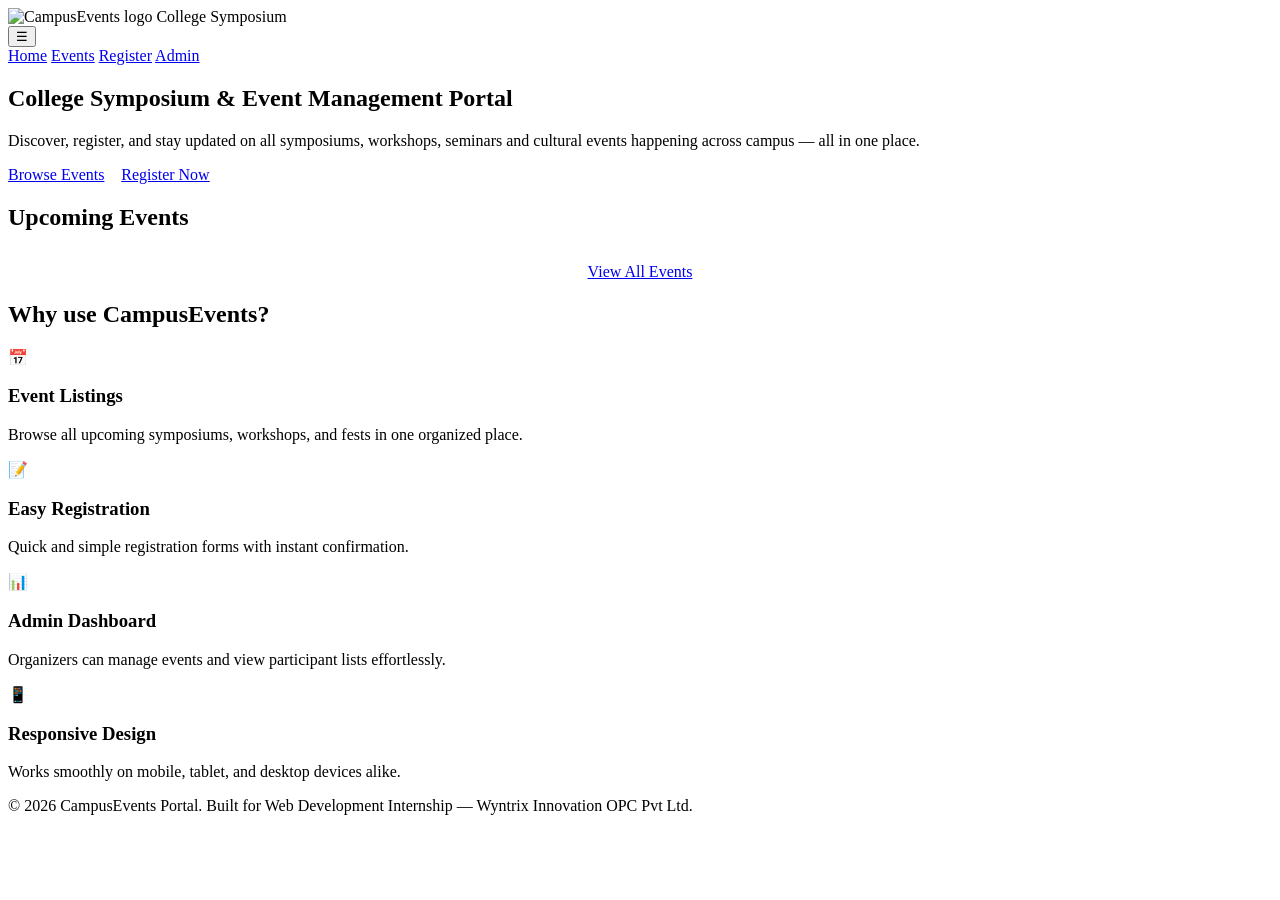
==== index.html @ 102e11f0 "Add files via upload" ====
<!DOCTYPE html>
<html lang="en">
<head>
<meta charset="UTF-8" />
<meta name="viewport" content="width=device-width, initial-scale=1.0" />
<title>College Symposium &amp; Event Management Portal</title>
<link rel="stylesheet" href="css/style.css" />
<link rel="icon" type="image/jpeg" href="images/logo.jpeg" />
</head>
<body>

<nav class="navbar">
  <div class="logo">
    <img src="images/logo-full.jpeg" alt="CampusEvents logo" />
    College <span>Symposium</span>
  </div>
  <button class="menu-toggle" aria-label="Toggle navigation">☰</button>
  <div class="nav-links">
    <a href="index.html" class="active">Home</a>
    <a href="events.html">Events</a>
    <a href="register.html">Register</a>
    <a href="admin.html">Admin</a>
  </div>
</nav>

<section class="hero">
  <h1>College Symposium &amp; Event Management Portal</h1>
  <p>Discover, register, and stay updated on all symposiums, workshops, seminars and cultural events happening across campus — all in one place.</p>
  <a href="events.html" class="btn">Browse Events</a>
  <a href="register.html" class="btn btn-outline" style="margin-left:.8rem;">Register Now</a>
</section>



<div class="container">
  <h2 class="section-title">Upcoming <span>Events</span></h2>
  <div class="event-grid" id="homeEventGrid"></div>
  <div style="text-align:center;margin-top:2rem;">
    <a href="events.html" class="btn btn-secondary">View All Events</a>
  </div>
</div>



<script src="js/data.js"></script>
<script src="js/app.js"></script>
<script>
  const grid = document.getElementById("homeEventGrid");
  const events = DB.getEvents().slice(0, 3);

  if (events.length === 0) {
    grid.innerHTML = `<p>No upcoming events at the moment. Please check back soon.</p>`;
  } else {
    grid.innerHTML = events.map(e => `
      <div class="event-card">
        <div class="event-banner">
          ${
          e.poster
          ? `<img src="${e.poster}" alt="${e.title}" class="event-poster">`
          : `<div class="icon-badge">${e.icon}</div>`
          }
          </div>
        <div class="event-body">
          <span class="${tagClass(e.category)}">${e.category}</span>
          <h3>${e.title}</h3>
          <p class="college-name">
            ${e.college || "College Name"}
            </p>
            <div class="event-meta">📅 ${formatDate(e.date)} &nbsp; 🕒 ${e.time}</div>
            <div class="event-meta">📍 ${e.venue}</div>
            </div>
            <div class="event-footer">
              <span class="event-meta">${DB.seatsLeft(e)} seats left</span>
              <a href="event-details.html?id=${e.id}" class="btn btn-small">View Details</a>
              </div>
              </div>
              `).join("");
  }
</script>

<div class="container">
  <h2 class="section-title">Why use <span>CampusEvents</span>?</h2>
  <div class="features">
    <div class="feature-card">
      <div class="icon">📅</div>
      <h3>Event Listings</h3>
      <p>Browse all upcoming symposiums, workshops, and fests in one organized place.</p>
    </div>
    <div class="feature-card">
      <div class="icon">📝</div>
      <h3>Easy Registration</h3>
      <p>Quick and simple registration forms with instant confirmation.</p>
    </div>
    <div class="feature-card">
      <div class="icon">📊</div>
      <h3>Admin Dashboard</h3>
      <p>Organizers can manage events and view participant lists effortlessly.</p>
    </div>
    <div class="feature-card">
      <div class="icon">📱</div>
      <h3>Responsive Design</h3>
      <p>Works smoothly on mobile, tablet, and desktop devices alike.</p>
    </div>
  </div>
</div>

<footer>
  &copy; 2026 CampusEvents Portal. Built for Web Development Internship — Wyntrix Innovation OPC Pvt Ltd.
</footer>


</body>
</html>
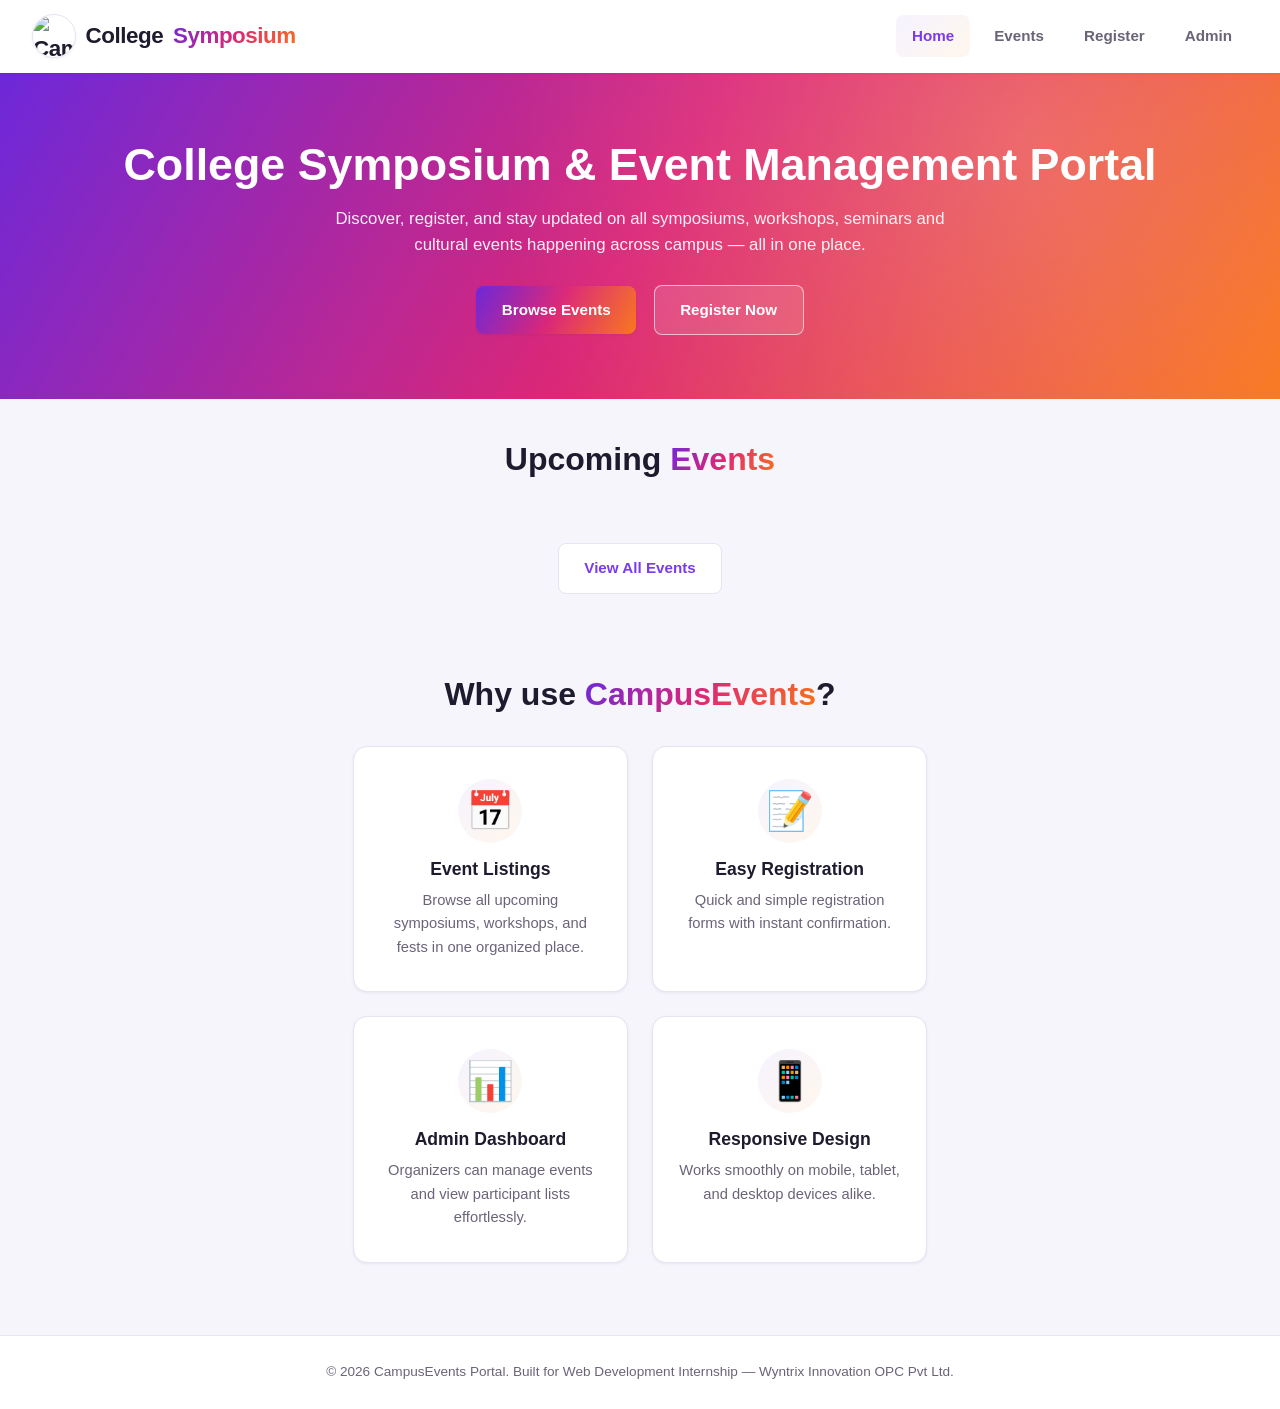
==== commit 3e42ddfe: "Update index.html" ====
--- a/index.html
+++ b/index.html
@@ -4,7 +4,7 @@
 <meta charset="UTF-8" />
 <meta name="viewport" content="width=device-width, initial-scale=1.0" />
 <title>College Symposium &amp; Event Management Portal</title>
-<link rel="stylesheet" href="css/style.css" />
+<link rel="stylesheet" href="style.css" />
 <link rel="icon" type="image/jpeg" href="images/logo.jpeg" />
 </head>
 <body>
--- a/style.css
+++ b/style.css
@@ -0,0 +1,932 @@
+/* =========================================================
+   CampusEvents — Professional Theme
+   ========================================================= */
+
+@import url('https://fonts.googleapis.com/css2?family=Poppins:wght@500;600;700;800&family=Inter:wght@400;500;600&display=swap');
+
+:root {
+  --primary: #7c3aed;
+  --primary-dark: #5b21b6;
+  --secondary: #2563eb;
+  --accent: #f97316;
+  --danger: #e11d48;
+  --success: #16a34a;
+
+  --bg: #f6f5fb;
+  --card-bg: #ffffff;
+  --text: #1e1b2e;
+  --text-light: #6b6478;
+  --border: #e7e3f3;
+
+  --radius: 14px;
+  --radius-sm: 8px;
+  --shadow-sm: 0 1px 3px rgba(45, 25, 80, 0.07);
+  --shadow-md: 0 8px 24px rgba(45, 25, 80, 0.10);
+  --shadow-lg: 0 16px 40px rgba(45, 25, 80, 0.16);
+
+  --gradient: linear-gradient(120deg, #6d28d9 0%, #db2777 50%, #f97316 100%);
+  --gradient-soft: linear-gradient(135deg, #f5f3ff 0%, #fff7ed 100%);
+
+  /* category accent colors, inspired by the brand emblem */
+  --cat-technical: #2563eb;
+  --cat-technical-bg: #eff6ff;
+  --cat-workshop: #7c3aed;
+  --cat-workshop-bg: #f5f3ff;
+  --cat-cultural: #e11d48;
+  --cat-cultural-bg: #fff1f2;
+  --cat-seminar: #d97706;
+  --cat-seminar-bg: #fffbeb;
+
+  --font-heading: 'Poppins', 'Segoe UI', sans-serif;
+  --font-body: 'Inter', 'Segoe UI', sans-serif;
+}
+
+* {
+  margin: 0;
+  padding: 0;
+  box-sizing: border-box;
+}
+
+html {
+  scroll-behavior: smooth;
+}
+
+body {
+  font-family: var(--font-body);
+  background: var(--bg);
+  color: var(--text);
+  line-height: 1.6;
+  min-height: 100vh;
+  display: flex;
+  flex-direction: column;
+}
+
+main, .container {
+  flex: 1;
+}
+
+h1, h2, h3, h4 {
+  font-family: var(--font-heading);
+  font-weight: 700;
+  color: var(--text);
+  line-height: 1.25;
+}
+
+a {
+  text-decoration: none;
+  color: inherit;
+}
+
+img {
+  display: block;
+  max-width: 100%;
+}
+
+/* =========================================================
+   NAVBAR
+   ========================================================= */
+.navbar {
+  position: sticky;
+  top: 0;
+  z-index: 100;
+  display: flex;
+  align-items: center;
+  justify-content: space-between;
+  background: var(--card-bg);
+  padding: 0.9rem 2rem;
+  box-shadow: var(--shadow-sm);
+}
+
+.navbar .logo {
+  display: flex;
+  align-items: center;
+  gap: 0.6rem;
+  font-family: var(--font-heading);
+  font-weight: 800;
+  font-size: 1.4rem;
+  color: var(--text);
+  letter-spacing: -0.02em;
+}
+
+.navbar .logo img {
+  width: 44px;
+  height: 44px;
+  border-radius: 50%;
+  object-fit: cover;
+  box-shadow: var(--shadow-sm);
+  border: 1.5px solid var(--border);
+}
+
+.navbar .logo span {
+  background: var(--gradient);
+  -webkit-background-clip: text;
+  background-clip: text;
+  color: transparent;
+}
+
+.nav-links {
+  display: flex;
+  align-items: center;
+  gap: 0.5rem;
+}
+
+.nav-links a {
+  position: relative;
+  padding: 0.55rem 1rem;
+  border-radius: var(--radius-sm);
+  font-weight: 600;
+  font-size: 0.95rem;
+  color: var(--text-light);
+  transition: all 0.2s ease;
+}
+
+.nav-links a:hover {
+  color: var(--primary);
+  background: var(--gradient-soft);
+}
+
+.nav-links a.active {
+  color: var(--primary);
+  background: var(--gradient-soft);
+}
+
+.menu-toggle {
+  display: none;
+  background: none;
+  border: none;
+  font-size: 1.6rem;
+  cursor: pointer;
+  color: var(--text);
+  line-height: 1;
+}
+
+/* =========================================================
+   HERO
+   ========================================================= */
+.hero {
+  background: var(--gradient);
+  color: #fff;
+  padding: 4rem 2rem;
+  text-align: center;
+  position: relative;
+  overflow: hidden;
+}
+
+.hero::after {
+  content: "";
+  position: absolute;
+  inset: 0;
+  background: radial-gradient(circle at 80% 20%, rgba(255,255,255,0.18), transparent 50%);
+  pointer-events: none;
+}
+
+.hero h1 {
+  color: #fff;
+  font-size: clamp(1.9rem, 4vw, 2.8rem);
+  margin-bottom: 0.8rem;
+  position: relative;
+}
+
+.hero p {
+  max-width: 640px;
+  margin: 0 auto 1.6rem;
+  font-size: 1.05rem;
+  opacity: 0.92;
+  position: relative;
+}
+
+.details-hero {
+  background: var(--gradient);
+  color: #fff;
+  padding: 3rem 2rem;
+  text-align: center;
+}
+
+.details-hero h1 {
+  color: #fff;
+  font-size: clamp(1.6rem, 3.5vw, 2.3rem);
+}
+
+.details-hero p {
+  margin-top: 0.5rem;
+  opacity: 0.9;
+  font-weight: 600;
+  letter-spacing: 0.04em;
+  text-transform: uppercase;
+  font-size: 0.85rem;
+}
+
+/* =========================================================
+   BUTTONS
+   ========================================================= */
+.btn {
+  display: inline-flex;
+  align-items: center;
+  justify-content: center;
+  gap: 0.4rem;
+  background: var(--gradient);
+  color: #fff;
+  border: none;
+  padding: 0.75rem 1.6rem;
+  border-radius: var(--radius-sm);
+  font-family: var(--font-body);
+  font-weight: 600;
+  font-size: 0.95rem;
+  cursor: pointer;
+  text-align: center;
+  transition: transform 0.15s ease, box-shadow 0.15s ease, opacity 0.15s ease;
+  box-shadow: var(--shadow-sm);
+}
+
+.btn:hover {
+  transform: translateY(-2px);
+  box-shadow: var(--shadow-md);
+  opacity: 0.95;
+}
+
+.btn:active {
+  transform: translateY(0);
+}
+
+.btn-outline {
+  background: rgba(255,255,255,0.12);
+  color: #fff;
+  border: 1.5px solid rgba(255,255,255,0.6);
+  box-shadow: none;
+}
+
+.btn-outline:hover {
+  background: rgba(255,255,255,0.22);
+}
+
+.btn-secondary {
+  background: #fff;
+  color: var(--primary);
+  border: 1.5px solid var(--border);
+  box-shadow: none;
+}
+
+.btn-secondary:hover {
+  background: var(--gradient-soft);
+}
+
+.btn-danger {
+  background: var(--danger);
+}
+
+.btn-small {
+  padding: 0.45rem 0.95rem;
+  font-size: 0.82rem;
+  border-radius: 6px;
+}
+
+/* =========================================================
+   LAYOUT / SECTIONS
+   ========================================================= */
+.container {
+  max-width: 1180px;
+  margin: 0 auto;
+  padding: 2.5rem 2rem;
+}
+
+.section-title {
+  text-align: center;
+  font-size: clamp(1.5rem, 3vw, 2rem);
+  margin-bottom: 2rem;
+}
+
+.section-title span {
+  background: var(--gradient);
+  -webkit-background-clip: text;
+  background-clip: text;
+  color: transparent;
+}
+
+/* =========================================================
+   FEATURE CARDS (Home)
+   ========================================================= */
+.features {
+  display: grid;
+  grid-template-columns: repeat(auto-fit, minmax(220px, 1fr));
+  gap: 1.5rem;
+}
+
+.feature-card {
+  background: var(--card-bg);
+  border-radius: var(--radius);
+  padding: 2rem 1.5rem;
+  text-align: center;
+  box-shadow: var(--shadow-sm);
+  border: 1px solid var(--border);
+  transition: transform 0.2s ease, box-shadow 0.2s ease;
+}
+
+.feature-card:hover {
+  transform: translateY(-6px);
+  box-shadow: var(--shadow-md);
+}
+
+.feature-card .icon {
+  font-size: 2.4rem;
+  margin-bottom: 0.8rem;
+  width: 64px;
+  height: 64px;
+  display: flex;
+  align-items: center;
+  justify-content: center;
+  margin: 0 auto 1rem;
+  background: var(--gradient-soft);
+  border-radius: 50%;
+}
+
+.feature-card h3 {
+  margin-bottom: 0.5rem;
+  font-size: 1.1rem;
+}
+
+.feature-card p {
+  color: var(--text-light);
+  font-size: 0.92rem;
+}
+
+/* =========================================================
+   EVENT GRID / CARDS
+   ========================================================= */
+.event-grid {
+  display: grid;
+  grid-template-columns: repeat(2, 1fr);
+  gap: 1.5rem;
+}
+
+.event-card {
+  background: var(--card-bg);
+  border-radius: var(--radius);
+  overflow: hidden;
+  box-shadow: var(--shadow-sm);
+  border: 1px solid var(--border);
+  display: flex;
+  flex-direction: column;
+  transition: transform 0.2s ease, box-shadow 0.2s ease;
+}
+
+.event-card:hover {
+  transform: translateY(-6px);
+  box-shadow: var(--shadow-lg);
+}
+
+.event-banner {
+  background: var(--gradient-soft);
+  text-align: center;
+  padding: 1.7rem 0 1.4rem;
+  border-bottom: 1px solid var(--border);
+  display: flex;
+  align-items: center;
+  justify-content: center;
+}
+
+.event-banner .icon-badge {
+  width: 72px;
+  height: 72px;
+  border-radius: 50%;
+  display: flex;
+  align-items: center;
+  justify-content: center;
+  font-size: 2.1rem;
+  background: var(--gradient);
+  box-shadow: var(--shadow-md);
+  color: #fff;
+}
+
+.event-body {
+  padding: 1.3rem 1.4rem;
+  flex: 1;
+  display: flex;
+  flex-direction: column;
+  gap: 0.45rem;
+}
+
+.event-body h3 {
+  font-size: 1.1rem;
+  margin: 0.3rem 0 0.2rem;
+}
+
+.event-meta {
+  color: var(--text-light);
+  font-size: 0.88rem;
+}
+
+.event-footer {
+  display: flex;
+  align-items: center;
+  justify-content: space-between;
+  padding: 1rem 1.4rem;
+  border-top: 1px solid var(--border);
+  background: #fafbff;
+}
+
+.tag {
+  display: inline-block;
+  background: var(--gradient-soft);
+  color: var(--primary);
+  font-size: 0.74rem;
+  font-weight: 700;
+  text-transform: uppercase;
+  letter-spacing: 0.04em;
+  padding: 0.25rem 0.7rem;
+  border-radius: 100px;
+  width: fit-content;
+}
+
+.tag-technical { background: var(--cat-technical-bg); color: var(--cat-technical); }
+.tag-workshop  { background: var(--cat-workshop-bg);  color: var(--cat-workshop); }
+.tag-cultural  { background: var(--cat-cultural-bg);  color: var(--cat-cultural); }
+.tag-seminar   { background: var(--cat-seminar-bg);   color: var(--cat-seminar); }
+
+/* =========================================================
+   EVENT DETAILS PAGE
+   ========================================================= */
+.details-grid {
+  display: grid;
+  grid-template-columns: 1.6fr 1fr;
+  gap: 1.5rem;
+  align-items: start;
+}
+
+@media (max-width: 800px) {
+  .details-grid {
+    grid-template-columns: 1fr;
+  }
+}
+
+.info-card {
+  background: var(--card-bg);
+  border-radius: var(--radius);
+  padding: 1.6rem;
+  box-shadow: var(--shadow-sm);
+  border: 1px solid var(--border);
+  margin-bottom: 1rem;
+}
+
+.info-row {
+  display: flex;
+  justify-content: space-between;
+  align-items: center;
+  padding: 0.65rem 0;
+  border-bottom: 1px solid var(--border);
+  font-size: 0.95rem;
+  gap: 1rem;
+}
+
+.info-row:last-child {
+  border-bottom: none;
+}
+
+.info-row span:first-child {
+  color: var(--text-light);
+}
+
+.info-row span:last-child {
+  font-weight: 600;
+  text-align: right;
+}
+
+/* =========================================================
+   FORMS
+   ========================================================= */
+.form-card {
+  background: var(--card-bg);
+  border-radius: var(--radius);
+  padding: 2rem;
+  box-shadow: var(--shadow-sm);
+  border: 1px solid var(--border);
+  max-width: 620px;
+  margin: 0 auto;
+}
+
+.form-group {
+  margin-bottom: 1.2rem;
+}
+
+.form-group label {
+  display: block;
+  font-weight: 600;
+  margin-bottom: 0.4rem;
+  font-size: 0.92rem;
+  color: var(--text);
+}
+
+.form-group input,
+.form-group select,
+.form-group textarea {
+  width: 100%;
+  padding: 0.7rem 0.9rem;
+  border: 1.5px solid var(--border);
+  border-radius: var(--radius-sm);
+  font-family: var(--font-body);
+  font-size: 0.95rem;
+  color: var(--text);
+  background: #fff;
+  transition: border-color 0.15s ease, box-shadow 0.15s ease;
+}
+
+.form-group input:focus,
+.form-group select:focus,
+.form-group textarea:focus {
+  outline: none;
+  border-color: var(--primary);
+  box-shadow: 0 0 0 3px rgba(79, 70, 229, 0.12);
+}
+
+.form-group textarea {
+  resize: vertical;
+}
+
+/* =========================================================
+   ALERTS
+   ========================================================= */
+.alert {
+  padding: 0.85rem 1.1rem;
+  border-radius: var(--radius-sm);
+  font-size: 0.92rem;
+  font-weight: 500;
+  margin-bottom: 1rem;
+}
+
+.alert-success {
+  background: #ecfdf3;
+  color: #15803d;
+  border: 1px solid #bbf7d0;
+}
+
+.alert-error {
+  background: #fef2f2;
+  color: #b91c1c;
+  border: 1px solid #fecaca;
+}
+
+/* =========================================================
+   LOGIN PAGE
+   ========================================================= */
+.login-wrap {
+  min-height: 70vh;
+  display: flex;
+  align-items: center;
+  justify-content: center;
+  padding: 2.5rem 1.5rem;
+}
+
+.login-card {
+  background: var(--card-bg);
+  border-radius: var(--radius);
+  padding: 2.5rem;
+  box-shadow: var(--shadow-md);
+  border: 1px solid var(--border);
+  max-width: 420px;
+  width: 100%;
+  text-align: center;
+}
+
+.login-card .logo {
+  display: flex;
+  align-items: center;
+  justify-content: center;
+  gap: 0.6rem;
+  font-family: var(--font-heading);
+  font-weight: 800;
+  font-size: 1.5rem;
+  margin-bottom: 0.5rem;
+}
+
+.login-card .logo img {
+  width: 50px;
+  height: 50px;
+  border-radius: 50%;
+  border: 1.5px solid var(--border);
+}
+
+.login-card .logo span {
+  background: var(--gradient);
+  -webkit-background-clip: text;
+  background-clip: text;
+  color: transparent;
+}
+
+.login-card h2 {
+  margin: 1rem 0 0.4rem;
+}
+
+.login-card .sub {
+  color: var(--text-light);
+  font-size: 0.92rem;
+  margin-bottom: 1.5rem;
+}
+
+.login-card form {
+  text-align: left;
+}
+
+.login-hint {
+  margin-top: 1.4rem;
+  font-size: 0.82rem;
+  color: var(--text-light);
+  background: var(--gradient-soft);
+  padding: 0.7rem 1rem;
+  border-radius: var(--radius-sm);
+}
+
+/* =========================================================
+   ADMIN DASHBOARD
+   ========================================================= */
+.admin-grid {
+  display: grid;
+  grid-template-columns: repeat(auto-fit, minmax(180px, 1fr));
+  gap: 1.2rem;
+  margin-bottom: 2rem;
+}
+
+.stat-card {
+  background: var(--card-bg);
+  border-radius: var(--radius);
+  padding: 1.4rem;
+  text-align: center;
+  box-shadow: var(--shadow-sm);
+  border: 1px solid var(--border);
+}
+
+.stat-card h2 {
+  font-size: 2rem;
+  background: var(--gradient);
+  -webkit-background-clip: text;
+  background-clip: text;
+  color: transparent;
+}
+
+.stat-card p {
+  color: var(--text-light);
+  font-size: 0.88rem;
+  margin-top: 0.3rem;
+  font-weight: 600;
+}
+
+.tabs {
+  display: flex;
+  gap: 0.5rem;
+  margin-bottom: 1.5rem;
+  border-bottom: 1px solid var(--border);
+}
+
+.tab-btn {
+  background: none;
+  border: none;
+  padding: 0.8rem 1.4rem;
+  font-family: var(--font-body);
+  font-weight: 600;
+  font-size: 0.95rem;
+  color: var(--text-light);
+  cursor: pointer;
+  border-bottom: 3px solid transparent;
+  transition: color 0.15s ease, border-color 0.15s ease;
+}
+
+.tab-btn:hover {
+  color: var(--primary);
+}
+
+.tab-btn.active {
+  color: var(--primary);
+  border-bottom-color: var(--primary);
+}
+
+.tab-content {
+  display: none;
+}
+
+.tab-content.active {
+  display: block;
+  animation: fadeIn 0.25s ease;
+}
+
+@keyframes fadeIn {
+  from { opacity: 0; transform: translateY(6px); }
+  to { opacity: 1; transform: translateY(0); }
+}
+
+.table-wrap {
+  background: var(--card-bg);
+  border-radius: var(--radius);
+  border: 1px solid var(--border);
+  box-shadow: var(--shadow-sm);
+  overflow-x: auto;
+}
+
+table {
+  width: 100%;
+  border-collapse: collapse;
+  min-width: 640px;
+}
+
+thead th {
+  text-align: left;
+  font-size: 0.78rem;
+  text-transform: uppercase;
+  letter-spacing: 0.05em;
+  color: var(--text-light);
+  background: #fafbff;
+  padding: 0.9rem 1.1rem;
+  border-bottom: 1px solid var(--border);
+  white-space: nowrap;
+}
+
+tbody td {
+  padding: 0.9rem 1.1rem;
+  border-bottom: 1px solid var(--border);
+  font-size: 0.92rem;
+  vertical-align: middle;
+}
+
+tbody tr:last-child td {
+  border-bottom: none;
+}
+
+tbody tr:hover {
+  background: #fafbff;
+}
+
+tbody td:last-child {
+  white-space: nowrap;
+}
+
+/* =========================================================
+   MODAL
+   ========================================================= */
+.modal-overlay {
+  position: fixed;
+  inset: 0;
+  background: rgba(30, 41, 59, 0.5);
+  display: flex;
+  align-items: center;
+  justify-content: center;
+  z-index: 1000;
+  padding: 1.5rem;
+  backdrop-filter: blur(2px);
+}
+
+.modal-overlay.hidden {
+  display: none;
+}
+
+.modal {
+  background: var(--card-bg);
+  border-radius: var(--radius);
+  padding: 2rem;
+  max-width: 520px;
+  width: 100%;
+  max-height: 88vh;
+  overflow-y: auto;
+  position: relative;
+  box-shadow: var(--shadow-lg);
+  animation: fadeIn 0.2s ease;
+}
+
+.modal h3 {
+  margin-bottom: 1.2rem;
+}
+
+.modal-close {
+  position: absolute;
+  top: 1rem;
+  right: 1.2rem;
+  font-size: 1.6rem;
+  cursor: pointer;
+  color: var(--text-light);
+  line-height: 1;
+  transition: color 0.15s ease;
+}
+
+.modal-close:hover {
+  color: var(--danger);
+}
+
+/* generic helper */
+.hidden {
+  display: none !important;
+}
+
+/* =========================================================
+   FOOTER
+   ========================================================= */
+footer {
+  text-align: center;
+  padding: 1.6rem 1rem;
+  background: #fff;
+  border-top: 1px solid var(--border);
+  color: var(--text-light);
+  font-size: 0.85rem;
+  margin-top: 2rem;
+}
+
+/* =========================================================
+   RESPONSIVE NAV
+   ========================================================= */
+@media (max-width: 880px) {
+  .menu-toggle {
+    display: block;
+  }
+
+  .nav-links {
+    position: absolute;
+    top: 100%;
+    left: 0;
+    right: 0;
+    background: var(--card-bg);
+    flex-direction: column;
+    align-items: stretch;
+    gap: 0;
+    padding: 0.5rem 1rem 1rem;
+    box-shadow: var(--shadow-md);
+    transform: scaleY(0);
+    transform-origin: top;
+    opacity: 0;
+    pointer-events: none;
+    transition: transform 0.2s ease, opacity 0.2s ease;
+  }
+
+  .nav-links.show {
+    transform: scaleY(1);
+    opacity: 1;
+    pointer-events: auto;
+  }
+
+  .nav-links a {
+    padding: 0.8rem 1rem;
+    border-bottom: 1px solid var(--border);
+    border-radius: 0;
+  }
+
+  .nav-links a:last-child {
+    border-bottom: none;
+  }
+
+  .hero {
+    padding: 3rem 1.2rem;
+  }
+
+  .container {
+    padding: 2rem 1.2rem;
+  }
+}
+
+
+.form-group {
+    margin-bottom: 1rem;
+}
+
+.form-group label {
+    display: block;
+    margin-bottom: 6px;
+    font-weight: 600;
+}
+
+.form-group input,
+.form-group select,
+.form-group textarea {
+    width: 100%;
+    padding: 12px;
+    border: 1px solid #ddd;
+    border-radius: 8px;
+    font-size: 15px;
+    box-sizing: border-box;
+}
+
+.form-group input:focus,
+.form-group select:focus,
+.form-group textarea:focus {
+    outline: none;
+    border-color: #6c63ff;
+}
+.college-name{
+    color:#666;
+    font-size:14px;
+    font-weight:600;
+    margin:6px 0;
+}
+
+.event-title{
+    font-size: 2rem;
+    font-weight: 700;
+    margin-bottom: 8px;
+    color: #222;
+}
+
+.college-name{
+    font-size: 1rem;
+    color: #666;
+    margin-bottom: 15px;
+}
+
+.event-poster{
+  width:100%;
+  height:180px;
+  object-fit:cover;
+  display:block;
+}
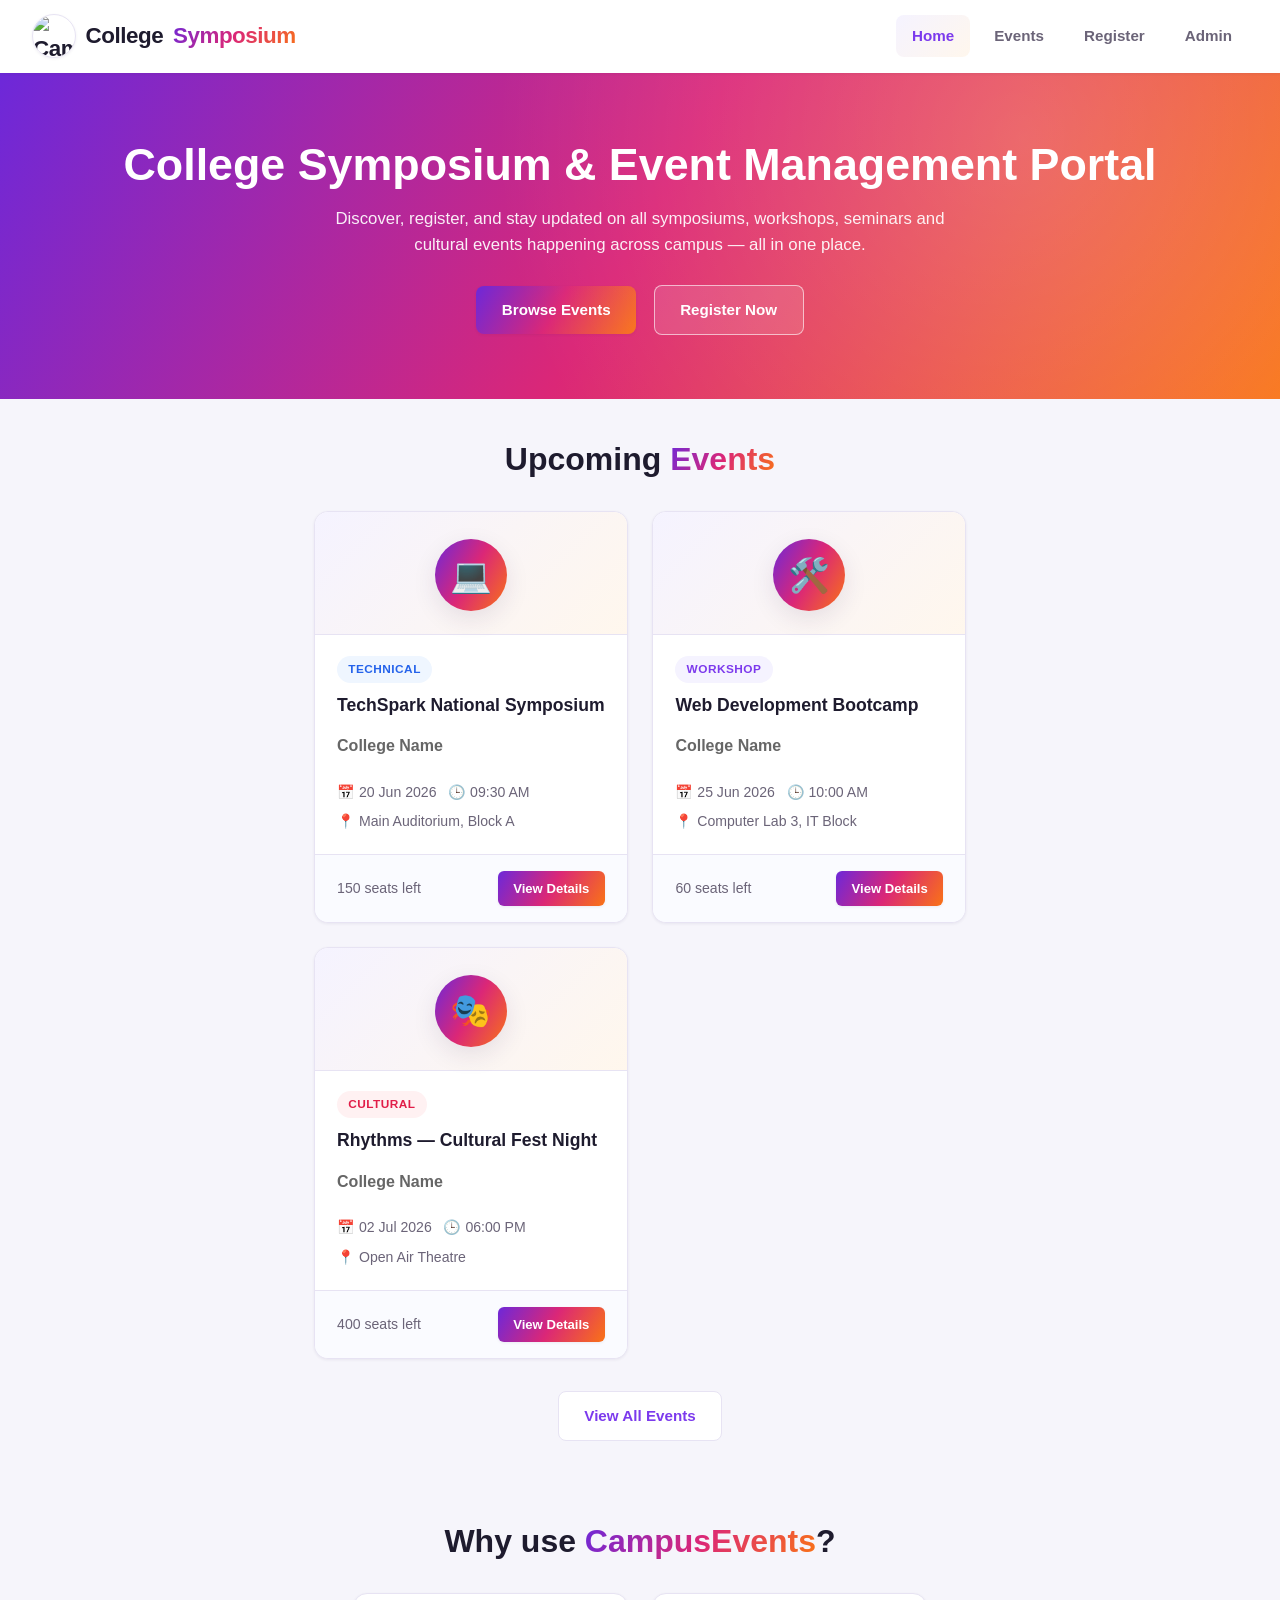
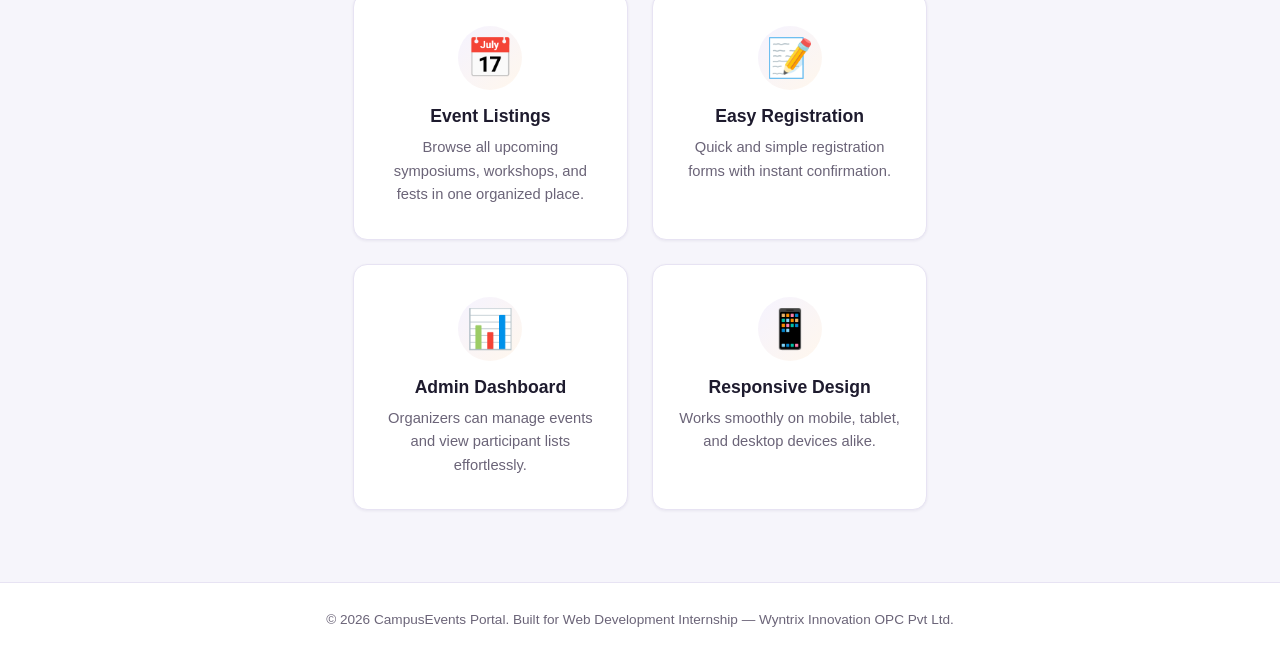
==== commit 5b5fb2eb: "Update index.html" ====
--- a/index.html
+++ b/index.html
@@ -14,7 +14,9 @@
     <img src="images/logo-full.jpeg" alt="CampusEvents logo" />
     College <span>Symposium</span>
   </div>
-  <button class="menu-toggle" aria-label="Toggle navigation">☰</button>
+  <button class="menu-toggle" aria-label="Toggle navigation">
+    ☰
+  </button>
   <div class="nav-links">
     <a href="index.html" class="active">Home</a>
     <a href="events.html">Events</a>
@@ -42,8 +44,8 @@
 
 
 
-<script src="js/data.js"></script>
-<script src="js/app.js"></script>
+<script src="data.js"></script>
+<script src="app.js"></script>
 <script>
   const grid = document.getElementById("homeEventGrid");
   const events = DB.getEvents().slice(0, 3);
@@ -105,9 +107,13 @@
 </div>
 
 <footer>
+
+
+
+  
   &copy; 2026 CampusEvents Portal. Built for Web Development Internship — Wyntrix Innovation OPC Pvt Ltd.
 </footer>
 
-
+  
 </body>
 </html>
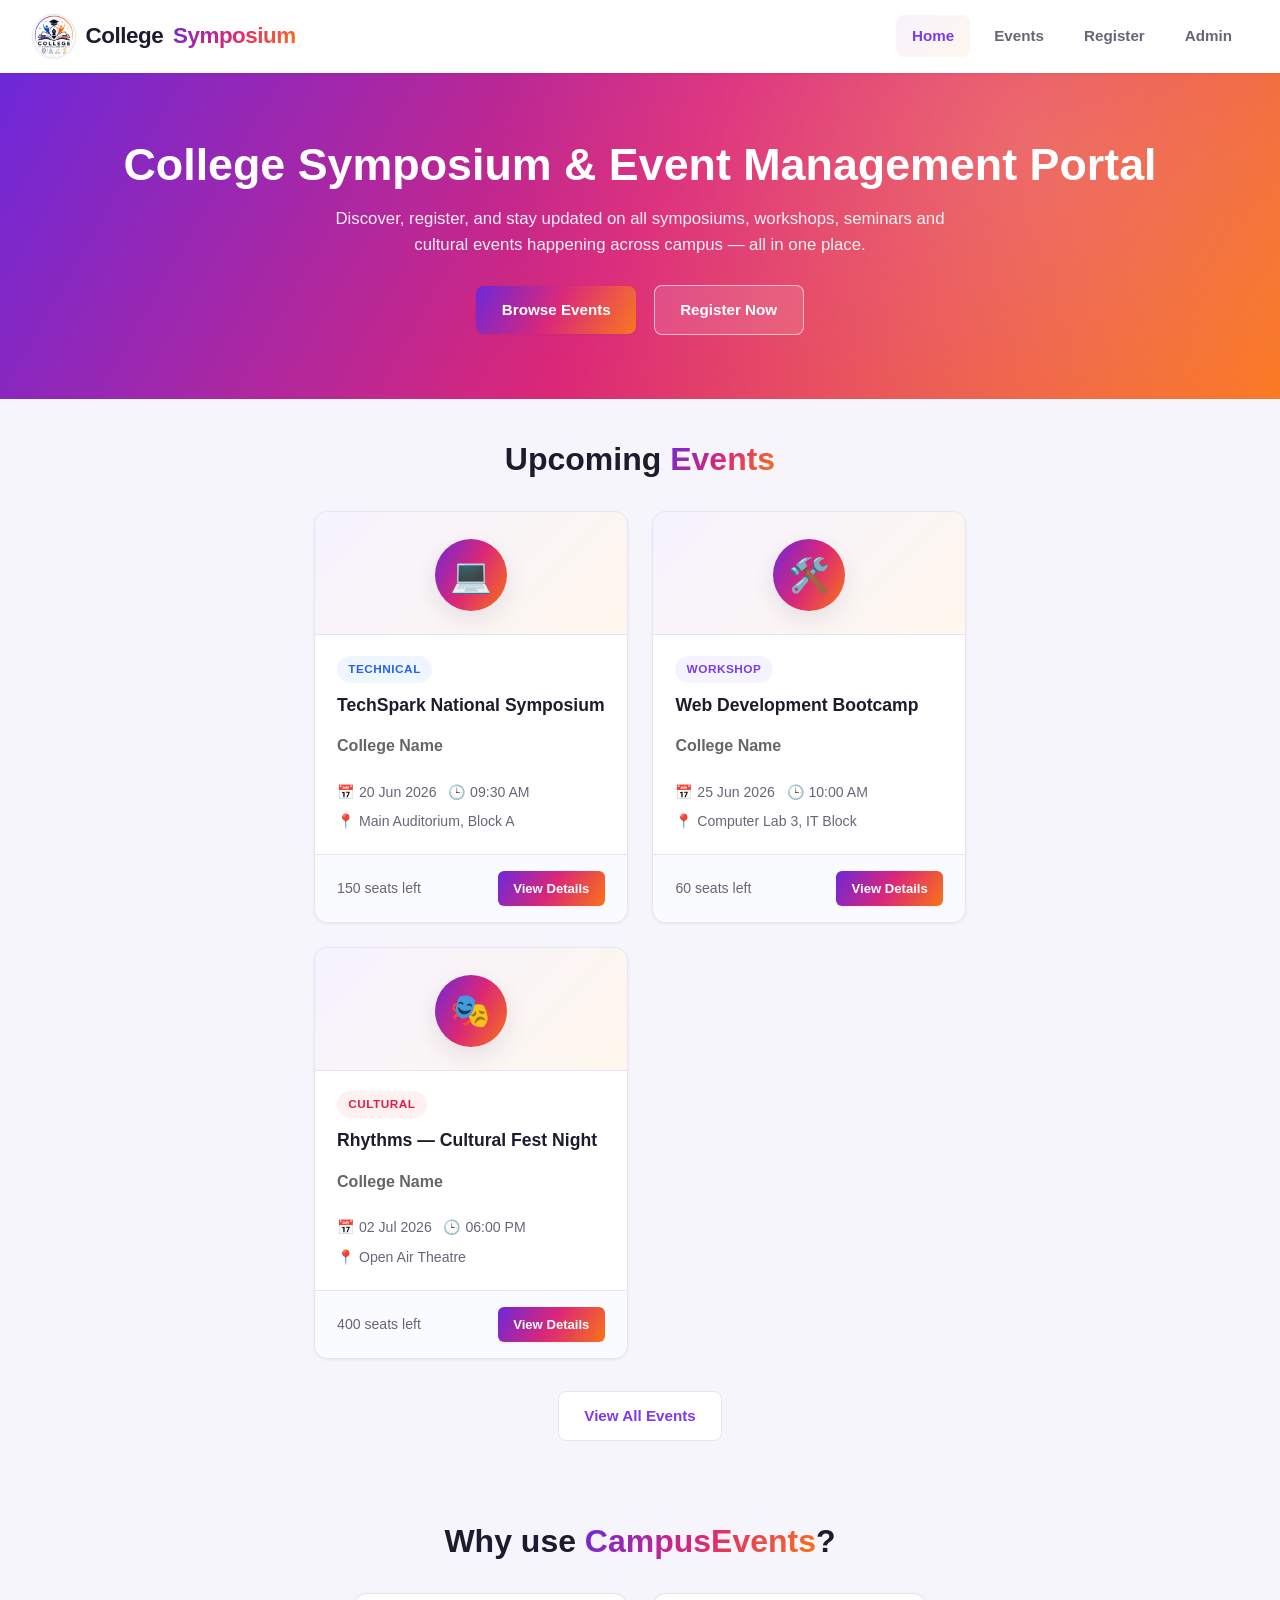
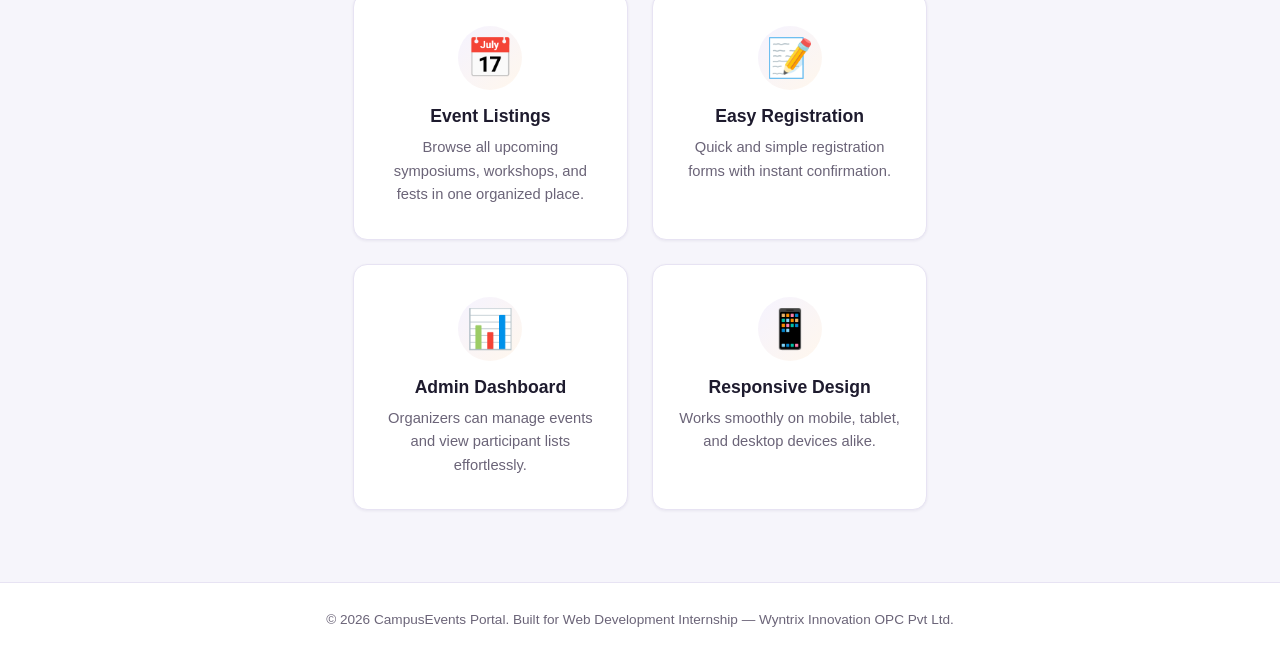
==== commit add9fdeb: "Update index.html" ====
--- a/index.html
+++ b/index.html
@@ -11,7 +11,7 @@
 
 <nav class="navbar">
   <div class="logo">
-    <img src="images/logo-full.jpeg" alt="CampusEvents logo" />
+    <img src="logo-full.jpeg" alt="CampusEvents logo" />
     College <span>Symposium</span>
   </div>
   <button class="menu-toggle" aria-label="Toggle navigation">
--- a/style.css
+++ b/style.css
@@ -929,4 +929,106 @@
   height:180px;
   object-fit:cover;
   display:block;
-}+}
+
+
+/* =========================
+   ADMIN DASHBOARD MOBILE
+========================= */
+@media (max-width: 768px) {
+
+    .hero {
+        padding: 2rem 1rem;
+        text-align: center;
+    }
+
+    .hero h1 {
+        font-size: 2rem;
+    }
+
+    .hero p {
+        font-size: 0.95rem;
+    }
+
+    /* Tabs */
+    .admin-tabs {
+        display: flex;
+        width: 100%;
+    }
+
+    .tab-btn {
+        flex: 1;
+        text-align: center;
+        font-size: 0.9rem;
+        padding: 12px;
+    }
+
+    /* Add Event Button */
+    .actions-bar {
+        display: flex;
+        flex-direction: column;
+        gap: 10px;
+    }
+
+    .actions-bar .btn {
+        width: 100%;
+    }
+
+    /* Tables */
+    .table-container {
+        overflow-x: auto;
+        width: 100%;
+    }
+
+    table {
+        min-width: 900px;
+    }
+
+    th,
+    td {
+        font-size: 0.85rem;
+        padding: 10px;
+    }
+
+    /* Forms */
+    .form-card {
+        width: 100%;
+        padding: 1rem;
+    }
+
+    .form-group input,
+    .form-group select,
+    .form-group textarea {
+        width: 100%;
+    }
+
+    /* Dashboard Cards */
+    .info-card,
+    .event-card,
+    .feature-card {
+        width: 100%;
+    }
+
+    /* Footer */
+    footer {
+        text-align: center;
+        padding: 1rem;
+    }
+
+    /* Logo */
+    .logo img {
+        width: 45px;
+        height: 45px;
+    }
+
+    .logo {
+        font-size: 1.1rem;
+    }
+
+    /* Logout Button */
+    .logout-btn,
+    .btn-outline {
+        width: 100%;
+        margin-top: 10px;
+    }
+}
